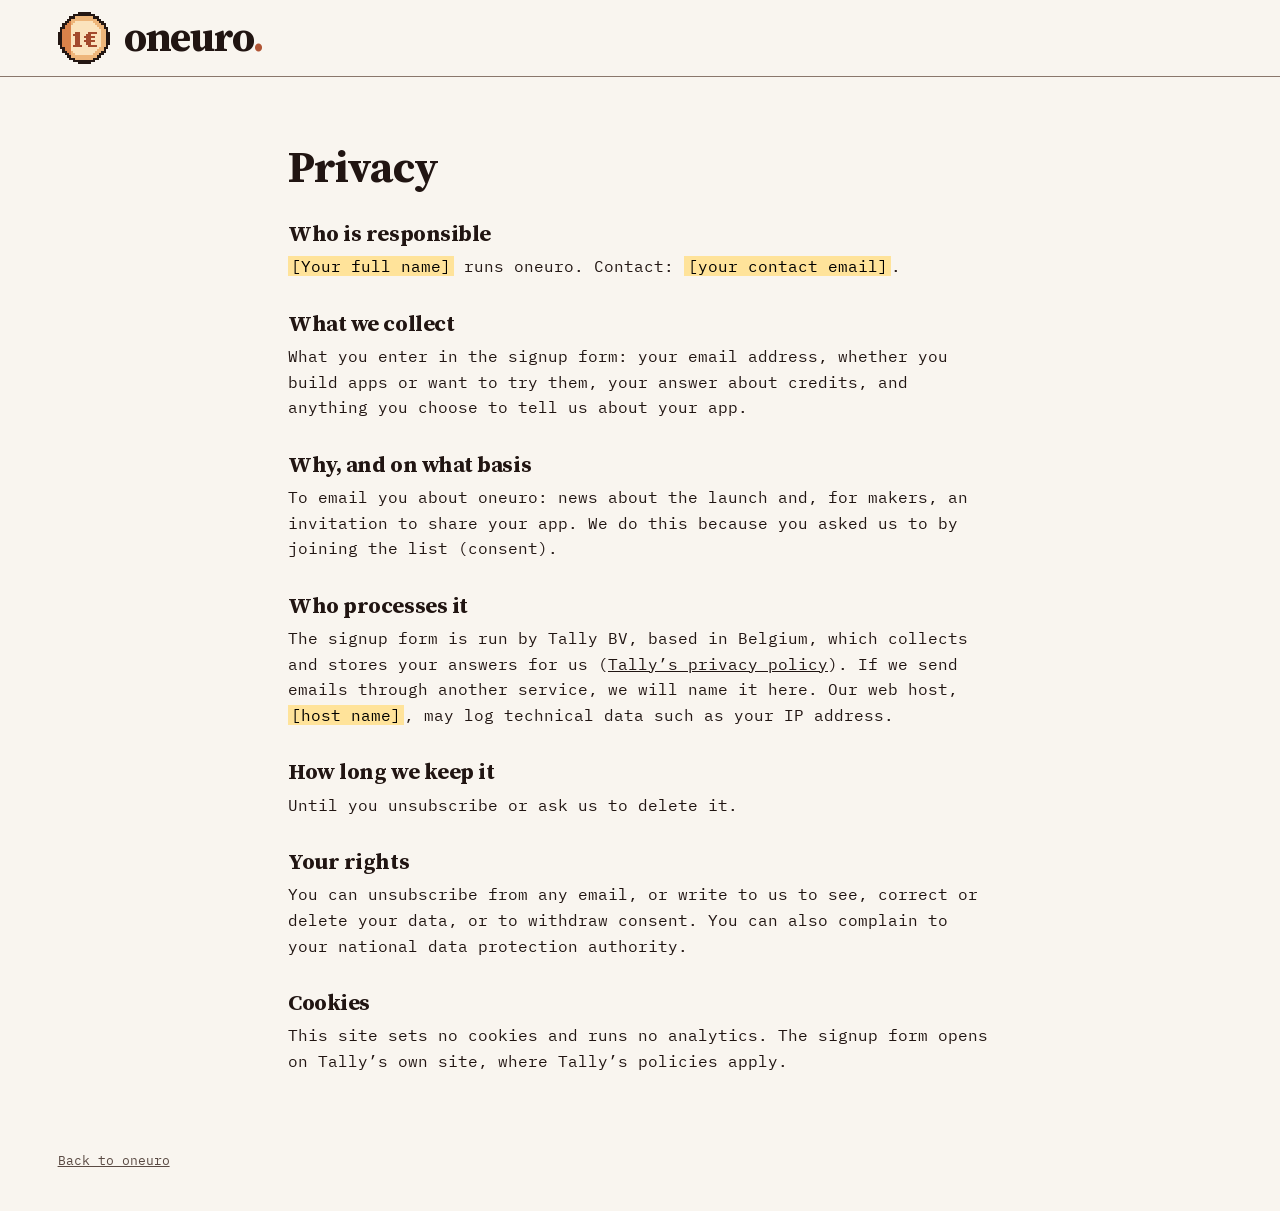
==== privacy.html @ 92552a8c "Add oneuro landing page Co-Authored-By: Claude Sonnet 5.5 <noreply@anthropic.com>" ====
<!doctype html>
<html lang="en">
<head>
  <meta charset="utf-8">
  <meta name="viewport" content="width=device-width, initial-scale=1">
  <title>Privacy | oneuro</title>
  <link rel="icon" href="assets/icons/coin.svg" type="image/svg+xml">
  <link rel="stylesheet" href="styles.css">
</head>
<body>
  <header class="top">
    <div class="wrap top-row">
      <a class="brand" href="./"><img src="assets/icons/coin.svg" alt="" width="52" height="52"><span>oneuro<i>.</i></span></a>
    </div>
  </header>
  <main class="wrap prose">
    <h1>Privacy</h1>

    <h2>Who is responsible</h2>
    <p><mark>[Your full name]</mark> runs oneuro. Contact: <mark>[your contact email]</mark>.</p>

    <h2>What we collect</h2>
    <p>What you enter in the signup form: your email address, whether you build apps or want to try them, your answer about credits, and anything you choose to tell us about your app.</p>

    <h2>Why, and on what basis</h2>
    <p>To email you about oneuro: news about the launch and, for makers, an invitation to share your app. We do this because you asked us to by joining the list (consent).</p>

    <h2>Who processes it</h2>
    <p>The signup form is run by Tally BV, based in Belgium, which collects and stores your answers for us (<a href="https://tally.so/help/privacy-policy">Tally’s privacy policy</a>). If we send emails through another service, we will name it here. Our web host, <mark>[host name]</mark>, may log technical data such as your IP address.</p>

    <h2>How long we keep it</h2>
    <p>Until you unsubscribe or ask us to delete it.</p>

    <h2>Your rights</h2>
    <p>You can unsubscribe from any email, or write to us to see, correct or delete your data, or to withdraw consent. You can also complain to your national data protection authority.</p>

    <h2>Cookies</h2>
    <p>This site sets no cookies and runs no analytics. The signup form opens on Tally’s own site, where Tally’s policies apply.</p>
  </main>
  <footer class="wrap"><a href="./">Back to oneuro</a></footer>
</body>
</html>
---- styles.css ----
/* Fonts are served from this site: no requests to third parties. */
@font-face { font-family: "Oneuro Serif"; src: url("assets/fonts/SourceSerif4-Bold.ttf") format("truetype"); font-weight: 700; font-display: swap; }
@font-face { font-family: "Plex Mono"; src: url("assets/fonts/ibm-plex-mono-latin-400-normal.woff2") format("woff2"); font-weight: 400; font-display: swap; }
@font-face { font-family: "Plex Mono"; src: url("assets/fonts/ibm-plex-mono-latin-600-normal.woff2") format("woff2"); font-weight: 600; font-display: swap; }

:root {
  --paper: #f9f5ef;
  --card: #fcf9f5;
  --ink: #211512;
  --soft: #5a4a43;
  --rule: #8a776c;
  --clay: #b05535;
  --clay-dark: #8f4027;
  --peach: #f7e5d3;
  --serif: "Oneuro Serif", Georgia, serif;
  --mono: "Plex Mono", ui-monospace, Menlo, monospace;
}

* { box-sizing: border-box; }
html { scroll-behavior: smooth; }
body { margin: 0; background: var(--paper); color: var(--ink); font: 400 1rem/1.6 var(--mono); }
img { display: block; max-width: 100%; height: auto; }
h1, h2, h3 { font-family: var(--serif); font-weight: 700; line-height: 1.08; letter-spacing: -0.02em; margin: 0; }
h2 { font-size: clamp(1.75rem, 3.2vw, 2.25rem); }
h3 { font-size: 1.4rem; }
p { margin: 0; }
ul, ol { list-style: none; margin: 0; padding: 0; }
a { color: inherit; }
:focus-visible { outline: 3px solid var(--clay); outline-offset: 3px; }

.wrap { width: min(1400px, 100% - clamp(2.5rem, 9vw, 8.5rem)); margin-inline: auto; }

.top { border-bottom: 1px solid var(--rule); }
.top-row { display: flex; align-items: center; justify-content: space-between; gap: 1rem; min-height: 76px; }
.brand { display: flex; align-items: center; gap: 0.9rem; font: 700 2.6rem/1 var(--serif); letter-spacing: -0.03em; text-decoration: none; }
.brand span { padding-bottom: 0.2rem; }
.brand i { font-style: normal; color: var(--clay); }

.btn { display: inline-block; border: 0; border-radius: 7px; background: var(--clay); color: #fffaf5; font: 600 1.05rem/1.2 var(--mono); padding: 0.95rem 1.7rem; text-decoration: none; text-align: center; cursor: pointer; white-space: nowrap; }
.btn:hover { background: var(--clay-dark); }
.btn-small { font-size: 0.95rem; padding: 0.7rem 1.25rem; }

.hero { display: grid; grid-template-columns: minmax(0, 1.08fr) minmax(0, 1fr); align-items: end; column-gap: 1rem; padding-block: 2.5rem 0; border-bottom: 1px solid var(--rule); }
.hero-copy { padding-bottom: 2.5rem; }
.tag { display: inline-block; background: var(--peach); border: 1px solid var(--rule); border-radius: 5px; padding: 0.25rem 0.75rem; font-size: 0.85rem; }
h1 { text-wrap: balance; font-size: clamp(2.4rem, 4.3vw, 4.2rem); margin-block: 1.1rem 1.5rem; }
h1 span { display: block; }
.price-line { color: var(--clay); position: relative; width: fit-content; }
.price-line::after { content: ""; position: absolute; left: 42%; right: -2%; bottom: -0.12em; height: 5px; border-radius: 50%; background: #e0bd98; transform: rotate(-1.5deg); }
.lead { font-size: 1.1rem; max-width: 46ch; }
.hero-art { position: relative; width: 100%; margin-bottom: -4px; align-self: end; }
.hero-art svg { display: block; width: 100%; height: auto; overflow: visible; mix-blend-mode: darken; }
.pause { position: absolute; top: -1.25rem; right: 0; border: 0; background: none; padding: 0.35rem; font: 400 0.75rem var(--mono); color: var(--soft); text-decoration: underline; cursor: pointer; }

.signup { margin-top: 1.75rem; max-width: 36rem; scroll-margin-top: 2rem; }
.signup .btn { font-size: 1.15rem; padding: 1.05rem 2.2rem; }
.btn-coin { position: relative; overflow: hidden; display: inline-flex; align-items: center; justify-content: center; gap: 0.75rem; box-shadow: 0 6px 0 var(--ink); transition: transform 0.12s, box-shadow 0.12s, background-color 0.12s; }
.btn-coin:hover { transform: translateY(-2px); box-shadow: 0 8px 0 var(--ink); }
.btn-coin:active { transform: translateY(5px); box-shadow: 0 1px 0 var(--ink); }
.btn-coin img { image-rendering: pixelated; }
.burst { position: fixed; z-index: 10; width: 22px; height: 22px; margin: -11px; pointer-events: none; }
.fine { margin-top: 0.7rem; font-size: 0.8rem; color: var(--soft); }
.status:not(:empty) { margin-top: 0.75rem; background: var(--peach); border-left: 4px solid var(--clay); padding: 0.7rem 0.9rem; font-size: 0.9rem; }

.examples { padding-block: 2.75rem 3rem; border-bottom: 1px solid var(--rule); }
.section-head { display: flex; flex-wrap: wrap; align-items: baseline; justify-content: space-between; gap: 0.5rem 2rem; margin-bottom: 1.5rem; }
.section-head p { color: var(--soft); font-size: 0.9rem; }
.cards { display: grid; grid-template-columns: repeat(auto-fill, minmax(min(100%, 21rem), 1fr)); gap: 1.25rem; }
.cards li { display: grid; grid-template-columns: auto 1fr; gap: 0.25rem 1.25rem; align-items: start; background: var(--card); border: 1px solid var(--rule); border-radius: 9px; padding: 1.1rem; }
.cards img { grid-row: span 2; }
.cards p { font-size: 0.85rem; line-height: 1.5; margin-top: 0.35rem; }
.chip { white-space: nowrap; font-size: 0.9rem; justify-self: end; align-self: end; background: var(--peach); color: var(--clay-dark); border-radius: 6px; font-weight: 600; padding: 0.1rem 0.8rem; }

.ways { padding-block: 2.75rem 3rem; border-bottom: 1px solid var(--rule); }
.ways-grid { display: grid; grid-template-columns: 1fr 1fr; background: var(--card); border: 1px solid var(--rule); border-radius: 9px; }
.ways-grid > div { padding: 1.5rem; }
.ways-grid > div + div { border-left: 1px solid var(--rule); background: var(--peach); border-radius: 0 8px 8px 0; }
.ways-grid p { font-size: 0.95rem; margin-top: 0.5rem; max-width: 52ch; }

.steps { padding-block: 2.75rem 3rem; border-bottom: 1px solid var(--rule); }
.steps ol { counter-reset: step; display: grid; grid-template-columns: repeat(3, 1fr); gap: 2rem; margin-top: 1.5rem; }
.steps li { counter-increment: step; display: grid; grid-template-columns: auto 1fr; column-gap: 1rem; align-content: start; }
.steps li::before { content: counter(step); grid-row: span 2; width: 2.6rem; height: 2.6rem; border-radius: 50%; border: 3px solid var(--ink); background: #fbe3bd; display: grid; place-items: center; font-weight: 600; }
.steps p { font-size: 0.9rem; margin-top: 0.4rem; }

.maker { display: grid; grid-template-columns: auto 1fr auto; align-items: center; gap: 2.5rem; padding-block: 2.25rem; border-bottom: 1px solid var(--rule); }
.maker img { mix-blend-mode: darken; }
.maker p { margin-top: 0.6rem; font-size: 0.95rem; max-width: 60ch; }

footer { display: flex; flex-wrap: wrap; justify-content: space-between; gap: 0.75rem 2rem; padding-block: 1.75rem 2.5rem; font-size: 0.8rem; color: var(--soft); }

.prose { max-width: 44rem; padding-block: 3rem; }
.prose h1 { font-size: 2.75rem; }
.prose h2 { font-size: 1.4rem; margin: 2rem 0 0.5rem; }
.prose mark { background: #ffe39a; padding: 0 0.2em; }

@media (max-width: 1100px) {
  .hero { grid-template-columns: 1fr; padding-top: 2rem; }
  .hero-art { max-width: 848px; justify-self: center; }
}

@media (max-width: 960px) {
  .hero-copy { padding-bottom: 1.5rem; }
  .ways-grid { grid-template-columns: 1fr; }
  .ways-grid > div + div { border-left: 0; border-top: 1px solid var(--rule); border-radius: 0 0 8px 8px; }
  .steps ol { grid-template-columns: 1fr; gap: 1.5rem; }
  .maker { grid-template-columns: 1fr; justify-items: start; gap: 1.25rem; }
}

@media (max-width: 520px) {
  .brand { font-size: 2rem; gap: 0.6rem; }
  .brand img { width: 40px; height: 40px; }
  .btn-small { font-size: 0.85rem; padding: 0.6rem 0.85rem; }
  .signup .btn { display: flex; }
  .cards img { width: 60px; height: 60px; }
}

.rays path { stroke: #c4712f; stroke-width: 5; fill: none; }
.click { fill: none; stroke: var(--clay); stroke-width: 4; opacity: 0; }

/* Motion: apps pop up around the two makers while the coin changes hands. */
.window, .coin-float, .coin-spin, .tile, .click, .rays path { transform-box: fill-box; transform-origin: center; }

@media (prefers-reduced-motion: no-preference) {
  .price-line::after { transform-origin: left; animation: draw 0.7s 0.45s cubic-bezier(.2,.8,.2,1) backwards; }
  .window { animation: drop 0.8s 0.15s cubic-bezier(.3,1.5,.5,1) backwards, bob 5s 1s ease-in-out infinite; }
  .click { animation: click 3.2s 1.4s steps(5) infinite; }
  .coin-float { animation: hover-coin 2.4s ease-in-out infinite; }
  .coin-spin { animation: spin 4.8s 1.2s ease-in-out infinite; }
  .rays path { animation: twinkle 1.2s steps(2, jump-none) infinite alternate; }
  .rays path:nth-child(even) { animation-delay: -0.6s; }
  .tile { animation: pop 0.6s calc(0.5s + var(--i) * 0.18s) cubic-bezier(.3,1.7,.5,1) backwards, drift 4s calc(var(--i) * -1.1s) ease-in-out infinite; }
  .btn-coin::after { content: ""; position: absolute; inset: -20% auto -20% 0; width: 2.5rem; background: rgb(255 244 228 / 0.38); transform: translateX(-200%) skewX(-22deg); animation: shine 3.6s 1.2s ease-in-out infinite; }
  .btn-coin:hover img { animation: flip 0.7s linear infinite; }
}

.paused :is(.window, .click, .coin-float, .coin-spin, .rays path, .tile),
.paused .btn-coin::after { animation-play-state: paused; }

@keyframes draw { from { transform: scaleX(0); } }
@keyframes drop { from { translate: 0 -40px; opacity: 0; } }
@keyframes bob { 50% { transform: translateY(-6px); } }
@keyframes click { 0% { opacity: 1; transform: scale(0.2); } 30% { opacity: 0; transform: scale(1.8); } 100% { opacity: 0; transform: scale(1.8); } }
@keyframes hover-coin { 50% { transform: translateY(-11px); } }
@keyframes spin { 0%, 70%, 100% { transform: scaleX(1); } 77.5%, 92.5% { transform: scaleX(0.08); } 85% { transform: scaleX(-1); } }
@keyframes twinkle { from { opacity: 0.15; } to { opacity: 1; } }
@keyframes pop { from { scale: 0; opacity: 0; } }
@keyframes drift { 50% { transform: translateY(-12px) rotate(6deg); } }
@keyframes shine { 0% { transform: translateX(-200%) skewX(-22deg); } 35%, 100% { transform: translateX(750%) skewX(-22deg); } }
@keyframes flip { 50% { transform: scaleX(0.1); } }

@media (prefers-reduced-motion: reduce) {
  html { scroll-behavior: auto; }
  .click, .pause { display: none; }
  .btn-coin { transition: none; }
}
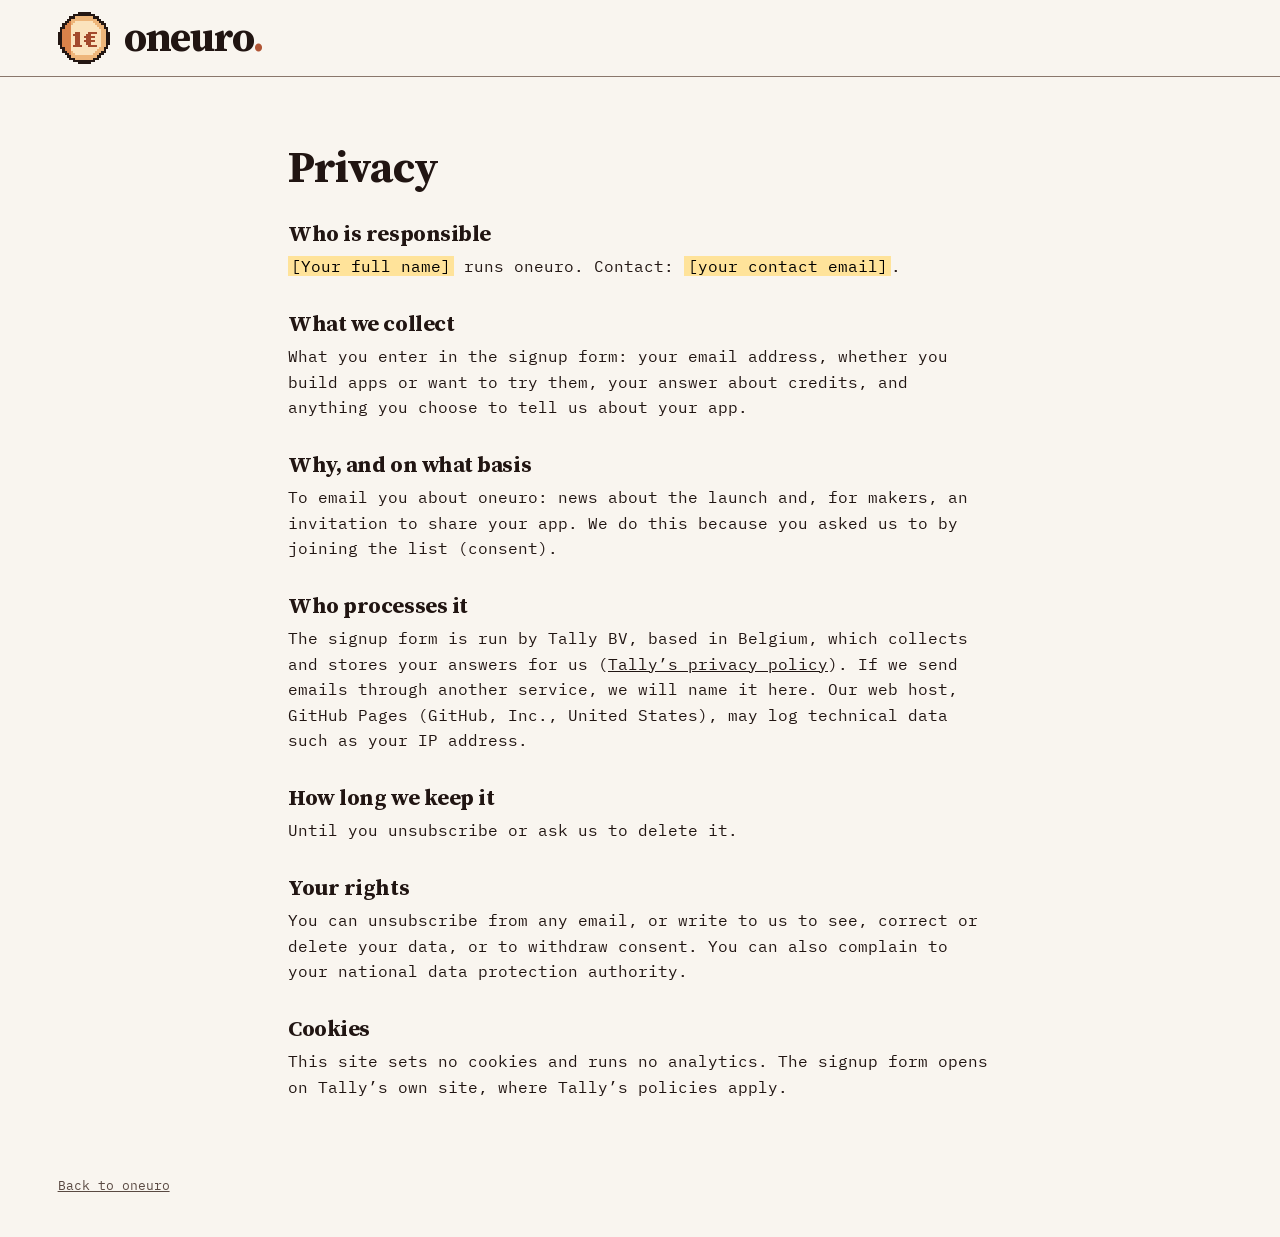
==== commit 5a107111: "Point link preview and privacy page at GitHub Pages Co-Authored-By: Claude Sonnet 5.5 <noreply@anthr" ====
--- a/privacy.html
+++ b/privacy.html
@@ -26,7 +26,7 @@
     <p>To email you about oneuro: news about the launch and, for makers, an invitation to share your app. We do this because you asked us to by joining the list (consent).</p>
 
     <h2>Who processes it</h2>
-    <p>The signup form is run by Tally BV, based in Belgium, which collects and stores your answers for us (<a href="https://tally.so/help/privacy-policy">Tally’s privacy policy</a>). If we send emails through another service, we will name it here. Our web host, <mark>[host name]</mark>, may log technical data such as your IP address.</p>
+    <p>The signup form is run by Tally BV, based in Belgium, which collects and stores your answers for us (<a href="https://tally.so/help/privacy-policy">Tally’s privacy policy</a>). If we send emails through another service, we will name it here. Our web host, GitHub Pages (GitHub, Inc., United States), may log technical data such as your IP address.</p>
 
     <h2>How long we keep it</h2>
     <p>Until you unsubscribe or ask us to delete it.</p>
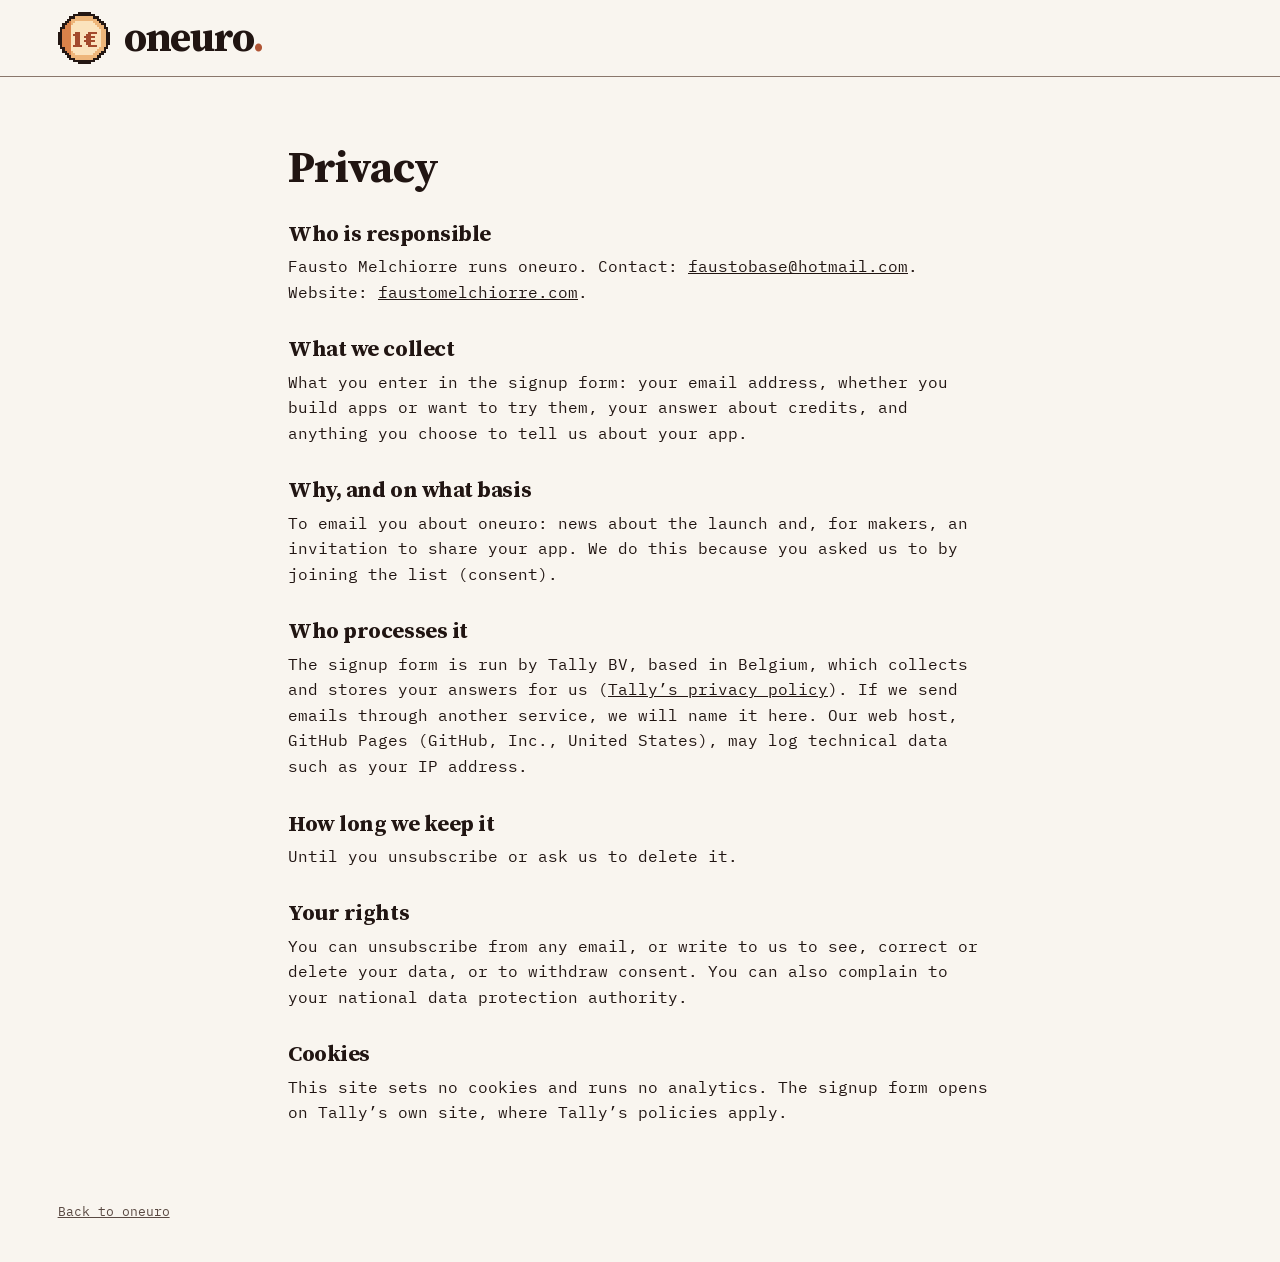
==== commit 1fe9ee0e: "Add owner details and website link Co-Authored-By: Claude Sonnet 5.5 <noreply@anthropic.com>" ====
--- a/privacy.html
+++ b/privacy.html
@@ -17,7 +17,7 @@
     <h1>Privacy</h1>
 
     <h2>Who is responsible</h2>
-    <p><mark>[Your full name]</mark> runs oneuro. Contact: <mark>[your contact email]</mark>.</p>
+    <p>Fausto Melchiorre runs oneuro. Contact: <a href="mailto:faustobase@hotmail.com">faustobase@hotmail.com</a>. Website: <a href="https://faustomelchiorre.com/">faustomelchiorre.com</a>.</p>
 
     <h2>What we collect</h2>
     <p>What you enter in the signup form: your email address, whether you build apps or want to try them, your answer about credits, and anything you choose to tell us about your app.</p>
--- a/styles.css
+++ b/styles.css
@@ -92,7 +92,6 @@
 .prose { max-width: 44rem; padding-block: 3rem; }
 .prose h1 { font-size: 2.75rem; }
 .prose h2 { font-size: 1.4rem; margin: 2rem 0 0.5rem; }
-.prose mark { background: #ffe39a; padding: 0 0.2em; }
 
 @media (max-width: 1100px) {
   .hero { grid-template-columns: 1fr; padding-top: 2rem; }
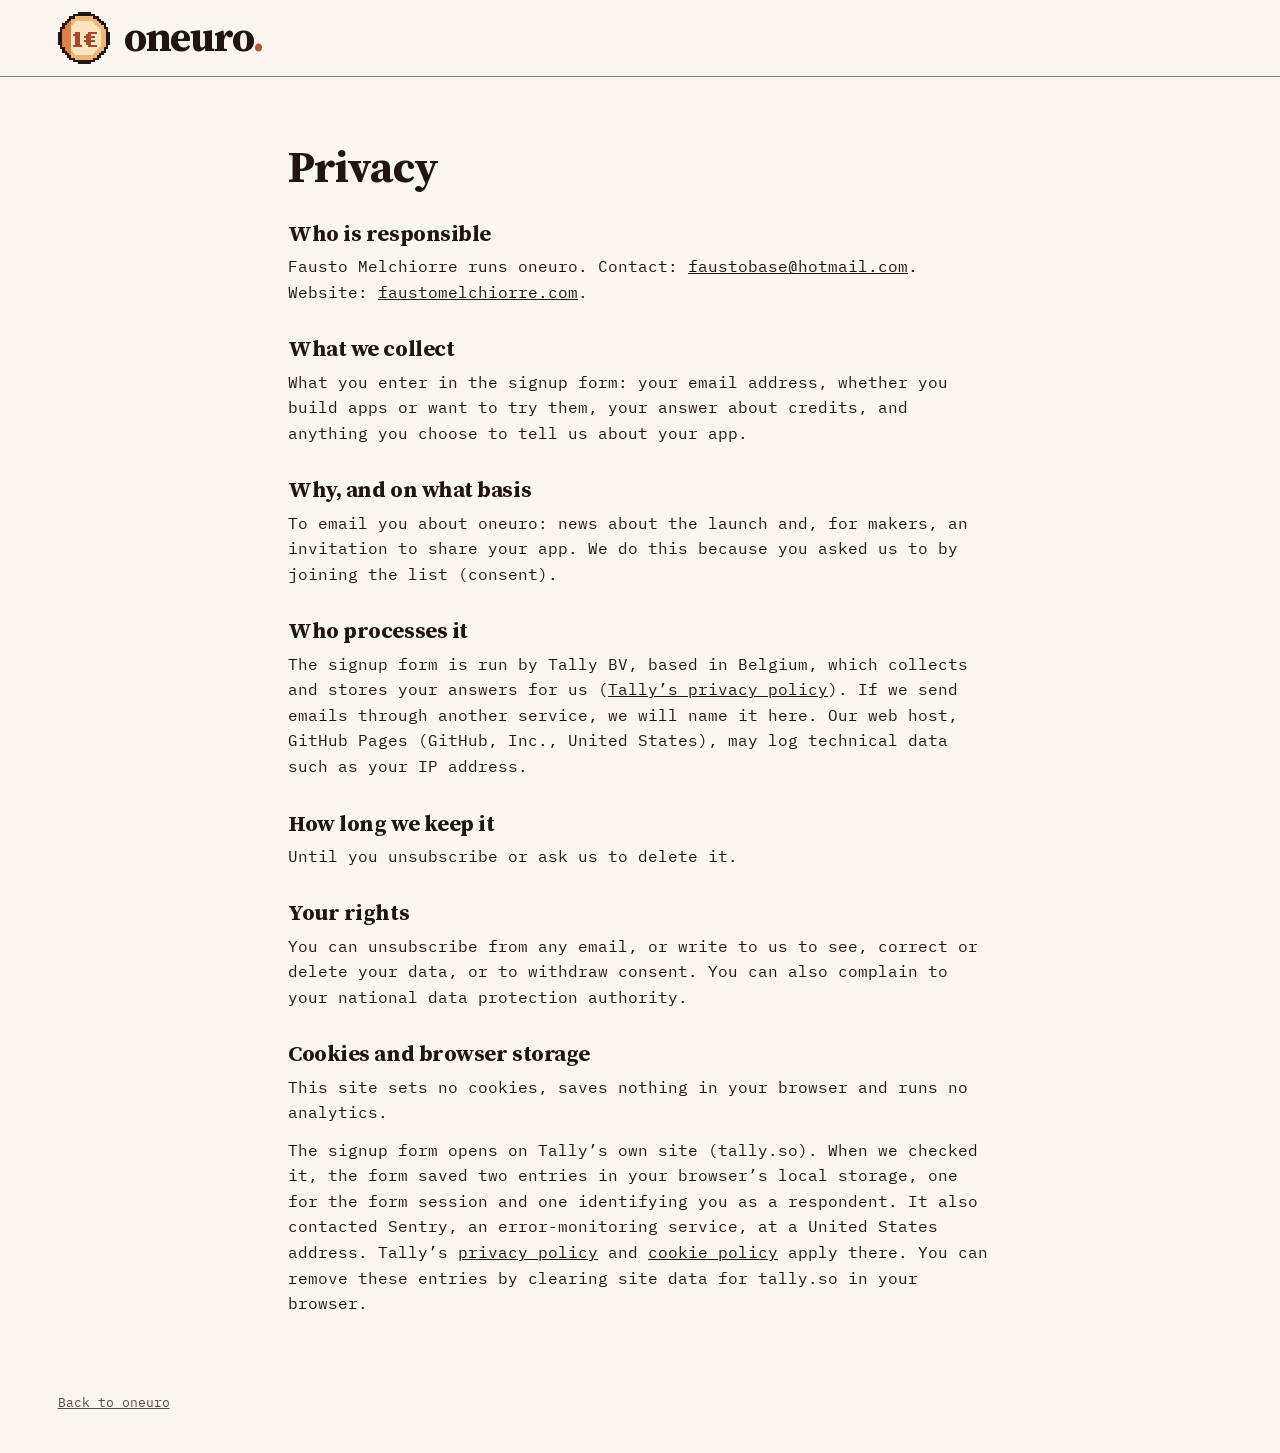
==== commit 6f628290: "Describe the signup form's browser storage on the privacy page Co-Authored-By: Claude Sonnet 5.5 <no" ====
--- a/privacy.html
+++ b/privacy.html
@@ -34,8 +34,9 @@
     <h2>Your rights</h2>
     <p>You can unsubscribe from any email, or write to us to see, correct or delete your data, or to withdraw consent. You can also complain to your national data protection authority.</p>
 
-    <h2>Cookies</h2>
-    <p>This site sets no cookies and runs no analytics. The signup form opens on Tally’s own site, where Tally’s policies apply.</p>
+    <h2>Cookies and browser storage</h2>
+    <p>This site sets no cookies, saves nothing in your browser and runs no analytics.</p>
+    <p>The signup form opens on Tally’s own site (tally.so). When we checked it, the form saved two entries in your browser’s local storage, one for the form session and one identifying you as a respondent. It also contacted Sentry, an error-monitoring service, at a United States address. Tally’s <a href="https://tally.so/help/privacy-policy">privacy policy</a> and <a href="https://tally.so/help/cookie-policy">cookie policy</a> apply there. You can remove these entries by clearing site data for tally.so in your browser.</p>
   </main>
   <footer class="wrap"><a href="./">Back to oneuro</a></footer>
 </body>
--- a/styles.css
+++ b/styles.css
@@ -92,6 +92,7 @@
 .prose { max-width: 44rem; padding-block: 3rem; }
 .prose h1 { font-size: 2.75rem; }
 .prose h2 { font-size: 1.4rem; margin: 2rem 0 0.5rem; }
+.prose p + p { margin-top: 0.75rem; }
 
 @media (max-width: 1100px) {
   .hero { grid-template-columns: 1fr; padding-top: 2rem; }
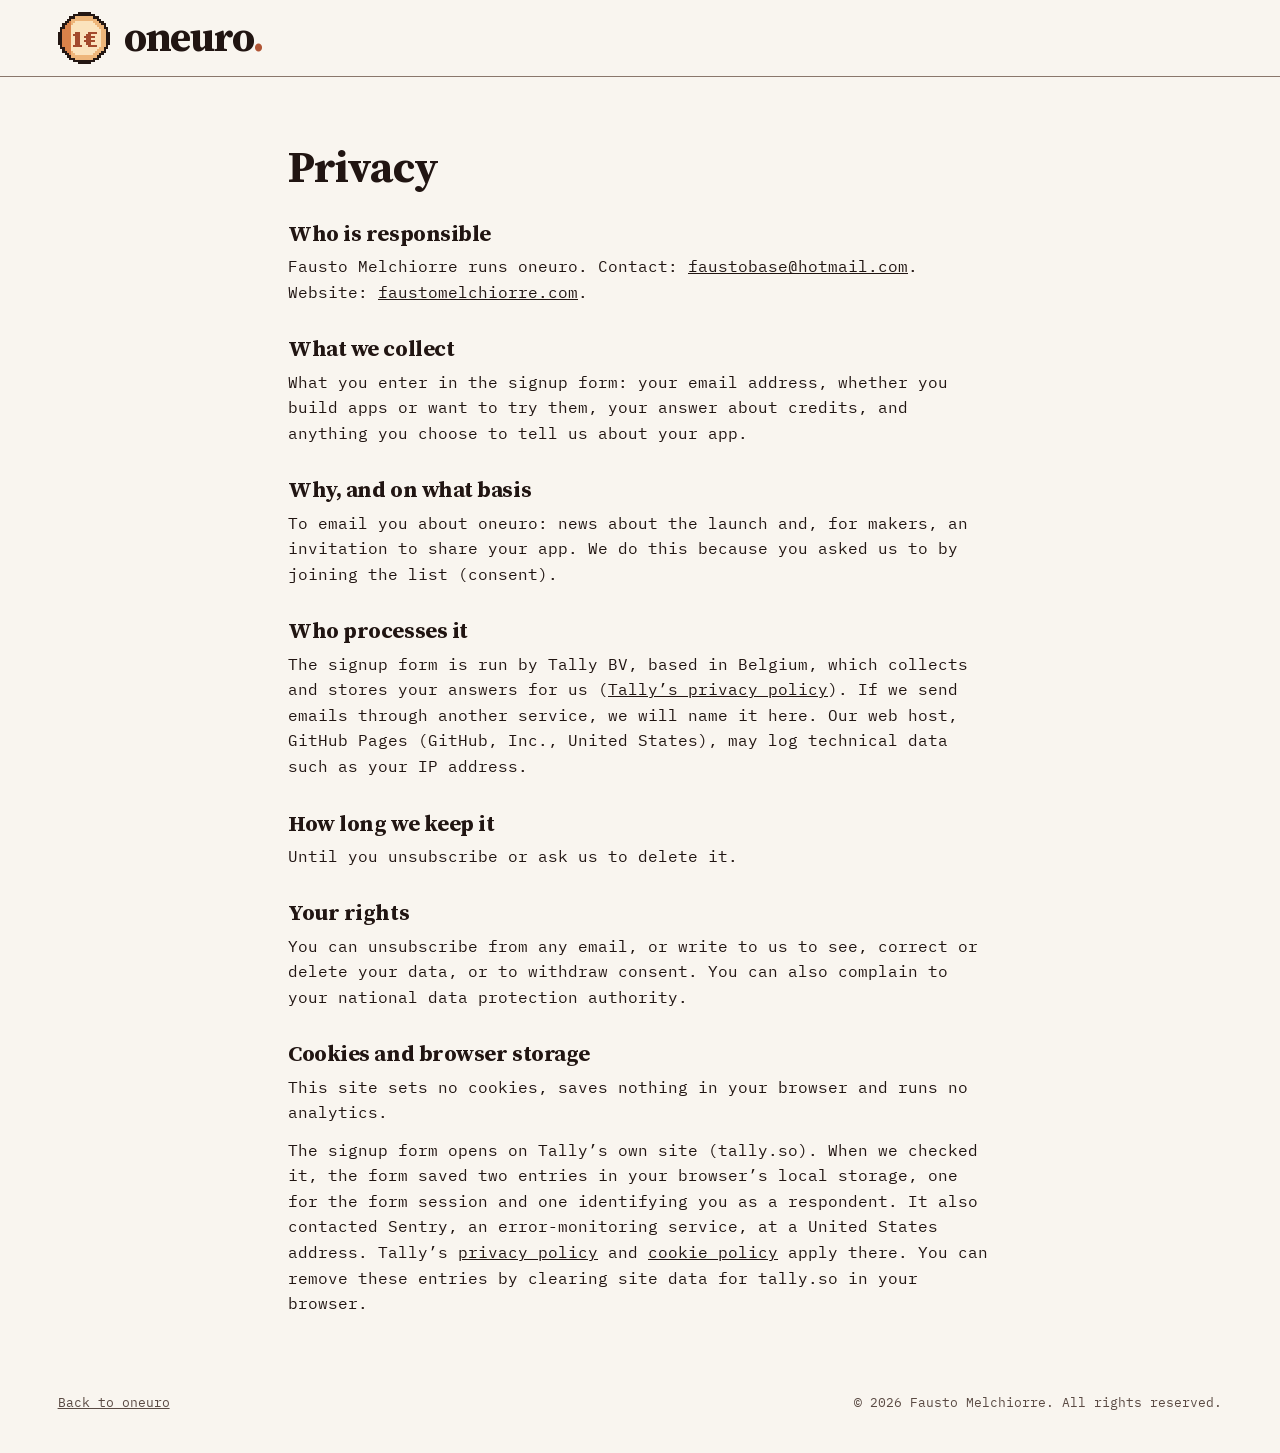
==== commit f853f283: "Add all rights reserved notice Co-Authored-By: Claude Sonnet 5.5 <noreply@anthropic.com>" ====
--- a/privacy.html
+++ b/privacy.html
@@ -38,6 +38,6 @@
     <p>This site sets no cookies, saves nothing in your browser and runs no analytics.</p>
     <p>The signup form opens on Tally’s own site (tally.so). When we checked it, the form saved two entries in your browser’s local storage, one for the form session and one identifying you as a respondent. It also contacted Sentry, an error-monitoring service, at a United States address. Tally’s <a href="https://tally.so/help/privacy-policy">privacy policy</a> and <a href="https://tally.so/help/cookie-policy">cookie policy</a> apply there. You can remove these entries by clearing site data for tally.so in your browser.</p>
   </main>
-  <footer class="wrap"><a href="./">Back to oneuro</a></footer>
+  <footer class="wrap"><a href="./">Back to oneuro</a><p>© 2026 Fausto Melchiorre. All rights reserved.</p></footer>
 </body>
 </html>
